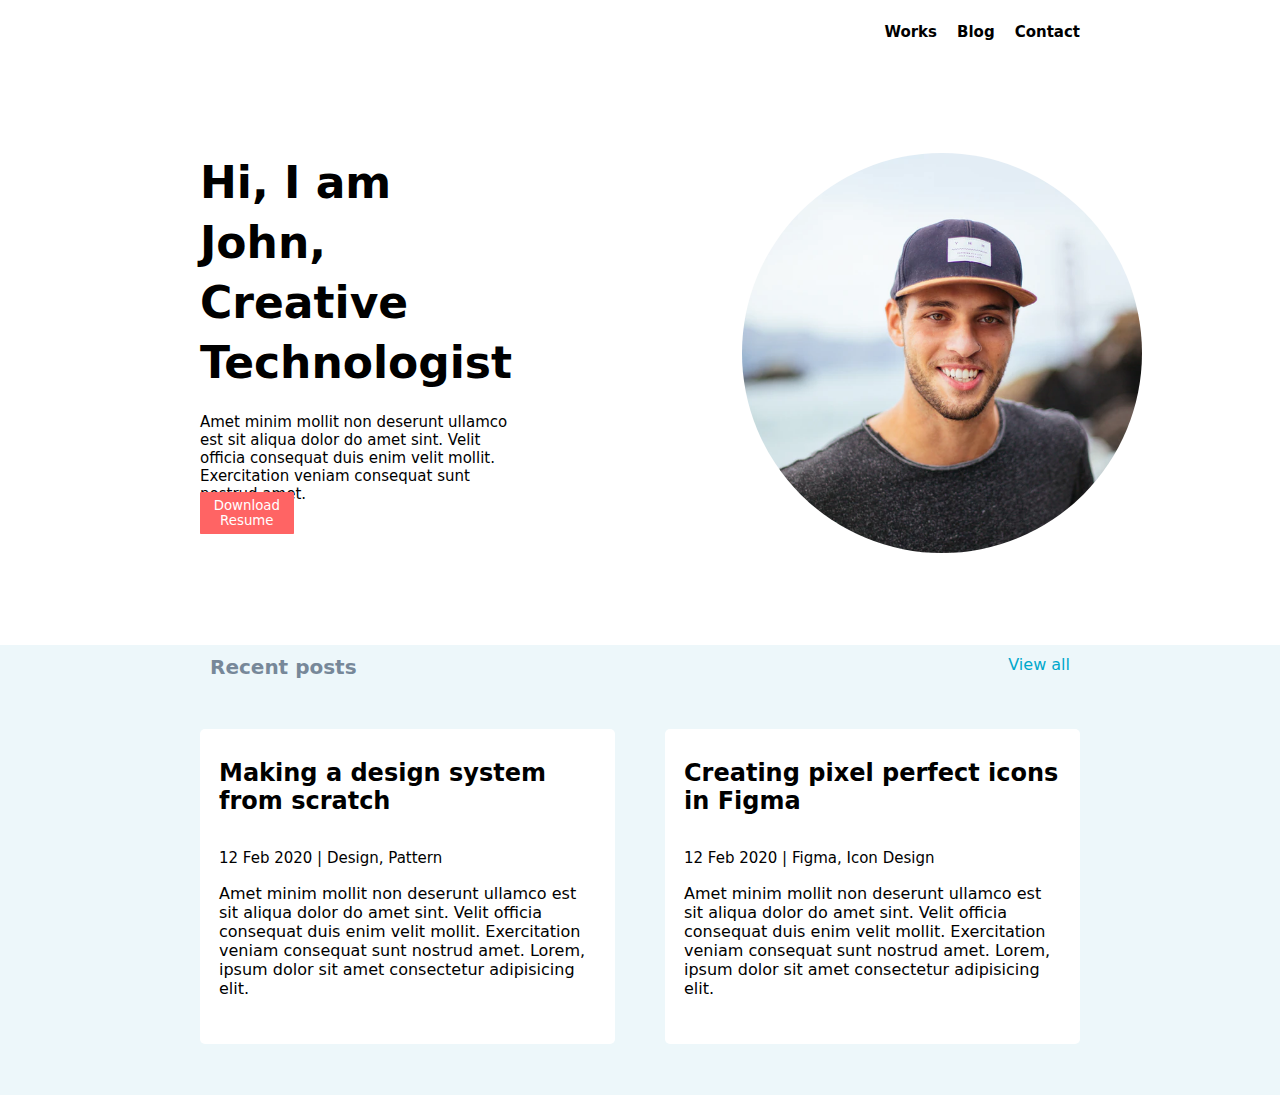
==== index.html @ a4a84cdc "first commit" ====
<!DOCTYPE html>
<html lang="en">
  <head>
    <meta charset="UTF-8" />
    <meta http-equiv="X-UA-Compatible" content="IE=edge" />
    <meta name="viewport" content="width=device-width, initial-scale=1.0" />
    <link rel="stylesheet" href="./css/style.css" />
    <link
      rel="stylesheet"
      href="https://cdnjs.cloudflare.com/ajax/libs/font-awesome/6.5.2/css/all.min.css"
    />
    <title>Portfolio</title>
  </head>
  <body>
    <header>
      <div class="container">
        <nav>
          <ul>
            <li>Works</li>
          </ul>
          <ul>
            <li>Blog</li>
          </ul>
          <ul>
            <li>Contact</li>
          </ul>
        </nav>
        <main>
          <div class="header-desc">
            <h1>Hi, I am John, Creative Technologist</h1>
            <p>
              Amet minim mollit non deserunt ullamco est sit aliqua dolor do
              amet sint. Velit officia consequat duis enim velit mollit.
              Exercitation veniam consequat sunt nostrud amet.
            </p>
            <br />
            <button>Download Resume</button>
          </div>
          <div class="header-img">
            <img src="./images/images first.png" alt="img" />
          </div>
        </main>
      </div>
    </header>
    <!-- Main -->

    <main class="container" style="background: #edf7fa; height: 50vh">
      <div class="view">
        <h3>Recent posts</h3>
        <a href="#">View all</a>
      </div>
      <section class="main-item">
        <div class="main-desc">
          <h2>Making a design system from scratch</h2>
          <br />
          <div class="date">
            <p>12 Feb 2020 | Design, Pattern</p>
          </div>
          <div class="title">
            Amet minim mollit non deserunt ullamco est sit aliqua dolor do amet
            sint. Velit officia consequat duis enim velit mollit. Exercitation
            veniam consequat sunt nostrud amet. Lorem, ipsum dolor sit amet
            consectetur adipisicing elit.
          </div>
        </div>
        <div class="main-desc">
          <h2>Creating pixel perfect icons in Figma</h2>
          <br />
          <div class="date">
            <p>12 Feb 2020 | Figma, Icon Design</p>
          </div>
          <div class="title">
            Amet minim mollit non deserunt ullamco est sit aliqua dolor do amet
            sint. Velit officia consequat duis enim velit mollit. Exercitation
            veniam consequat sunt nostrud amet. Lorem, ipsum dolor sit amet
            consectetur adipisicing elit.
          </div>
        </div>
      </section>
    </main>
  </body>
</html>
---- css/style.css ----
* {
  margin: 0;
  padding: 0;
  box-sizing: border-box;
  list-style: none;
  font-family: system-ui, -apple-system, BlinkMacSystemFont, "Segoe UI", Roboto,
    Oxygen, Ubuntu, Cantarell, "Open Sans", "Helvetica Neue", sans-serif;
  text-decoration: none;
}

.container {
  /* height: 100vh; */
  padding: 0px 200px;
}

nav {
  width: 100%;
  display: flex;
  justify-content: space-between;
  align-items: center;
  justify-content: end;
  gap: 20px;
  font-size: 15px;
  font-weight: bold;
  line-height: 25px;
  padding: 20px 0;
  cursor: pointer;
}

header main {
  width: 100%;
  display: flex;
  justify-content: space-between;
  justify-content: start;
  padding: 10% 0px;
  gap: 200px;
}

.header-desc {
  width: 50%;
  display: flex;
  align-items: start;
  flex-direction: column;
  gap: 20px;
}

main h1 {
  font-size: 44px;
  font-weight: 400px;
  line-height: 60px;
}

main p {
  font-size: 15px;
  height: 20px;
  font-weight: 200px;
}

.header-img {
  width: 50%;
  padding: 0px 30px;
}

header main img {
  width: 400px;
  height: 400px;
  object-fit: cover;
  border-radius: 50%;
}

.header-desc button {
  width: 30%;
  padding: 2%;
  background: #ff6464;
  color: white;
  border: none;
  border-radius: 2%;
  cursor: pointer;
}

/* Main */

.main-item {
  width: 100%;
  height: 20%;
  display: flex;
  padding: 40px 0px;
  gap: 50px;
  justify-content: center;
}

.view {
  display: flex;
  justify-content: space-between;
  /* justify-content: center; */
  padding: 10px;
  gap: 10px;
}

.main-desc {
  width: 50%;
  height: 35vh;
  background-color: #fff;
  padding: 30px 19px;
  border-radius: 5px;
  gap: 530px;
}

.date {
  gap: 20px;
  padding: 15px 0;
}

.view a {
  color: #00a8cc;
}

.view h3 {
  font-size: 20px;
  font-weight: 50px;
  color: lightslategray;
  /* line-height: 50px; */
}

/* section second */
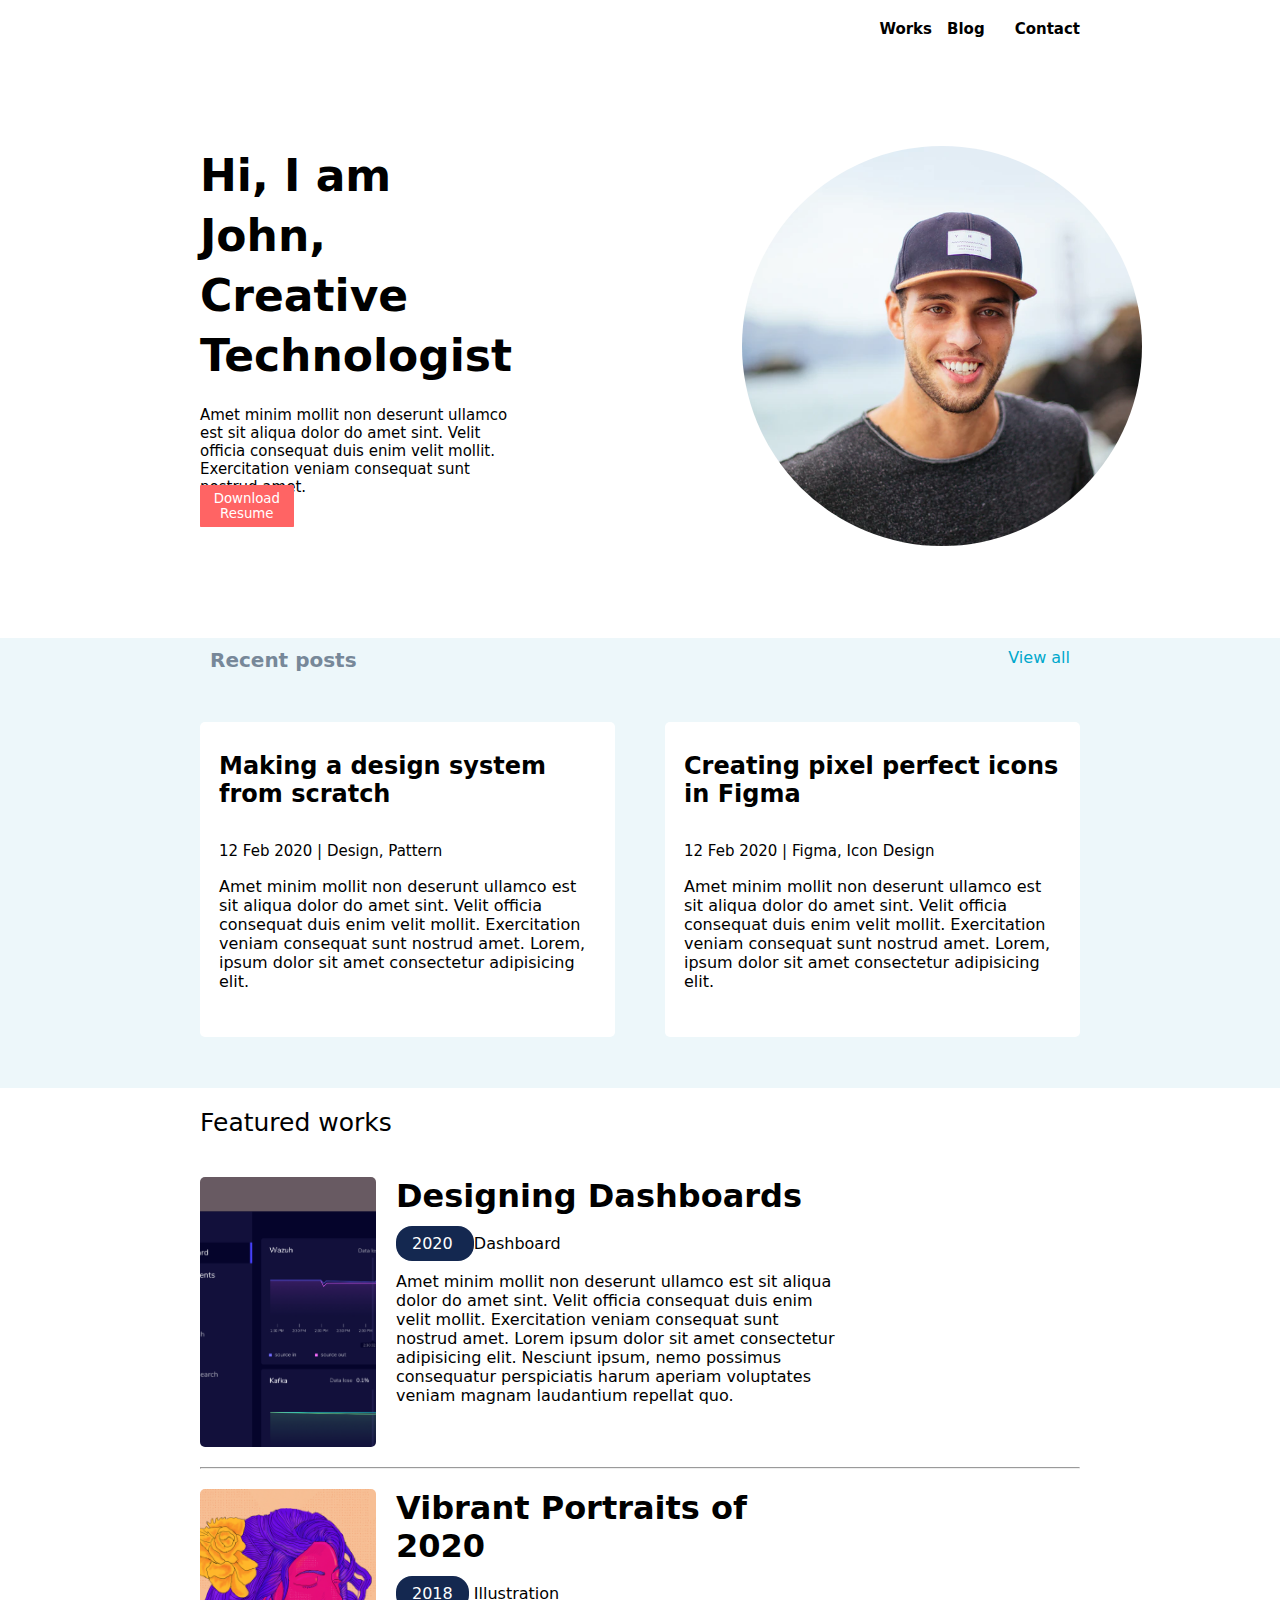
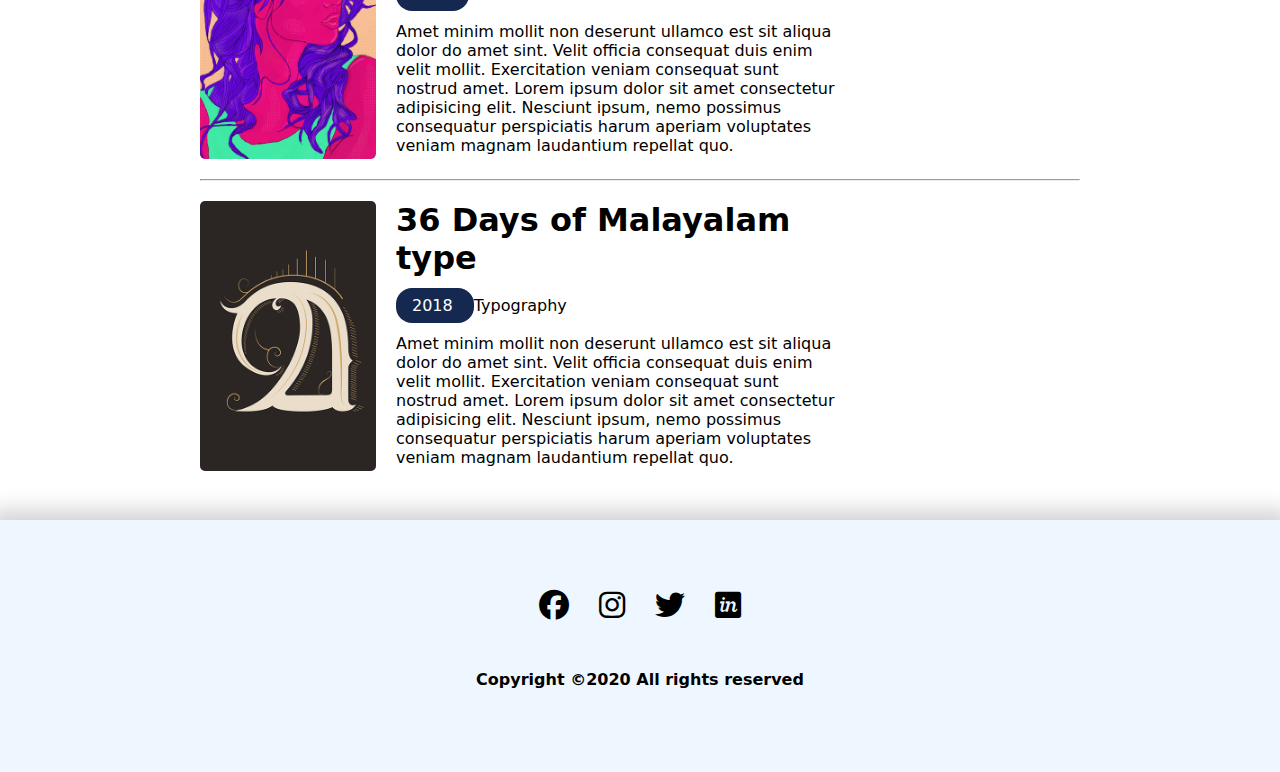
==== commit 53cda012: "main" ====
--- a/index.html
+++ b/index.html
@@ -16,13 +16,13 @@
       <div class="container">
         <nav>
           <ul>
-            <li>Works</li>
+            <li><a href="#">Works</a></li>
           </ul>
           <ul>
-            <li>Blog</li>
+            <li><a href="./pages/blog.html">Blog</li>
           </ul>
           <ul>
-            <li>Contact</li>
+            <li><a href="./pages/contact.html">Contact</a></li>
           </ul>
         </nav>
         <main>
@@ -78,5 +78,82 @@
         </div>
       </section>
     </main>
+    <!-- main second -->
+
+    <section class="container">
+      <h2 class="text">Featured works</h2>
+      <div class="featured-item">
+        <div class="featured-img">
+          <img src="./images/secont.png" alt="img" />
+          <div class="img-desc">
+            <h1>Designing Dashboards</h1>
+            <br />
+            <span>2020 </span> Dashboard
+            <br />
+            <br />
+            <p>
+              Amet minim mollit non deserunt ullamco est sit aliqua dolor do
+              amet sint. Velit officia consequat duis enim velit mollit.
+              Exercitation veniam consequat sunt nostrud amet. Lorem ipsum dolor
+              sit amet consectetur adipisicing elit. Nesciunt ipsum, nemo
+              possimus consequatur perspiciatis harum aperiam voluptates veniam
+              magnam laudantium repellat quo.
+            </p>
+          </div>
+        </div>
+        <hr />
+
+        <div class="featured-img">
+          <img src="./images/third images.png" alt="img" />
+          <div class="img-desc">
+            <h1>Vibrant Portraits of 2020</h1>
+            <br />
+            <span>2018</span> Illustration
+            <br />
+            <br />
+            <p>
+              Amet minim mollit non deserunt ullamco est sit aliqua dolor do
+              amet sint. Velit officia consequat duis enim velit mollit.
+              Exercitation veniam consequat sunt nostrud amet. Lorem ipsum dolor
+              sit amet consectetur adipisicing elit. Nesciunt ipsum, nemo
+              possimus consequatur perspiciatis harum aperiam voluptates veniam
+              magnam laudantium repellat quo.
+            </p>
+          </div>
+        </div>
+        <hr />
+        <div class="featured-img">
+          <img src="./images/end images.png" alt="img" />
+          <div class="img-desc">
+            <h1>36 Days of Malayalam type</h1>
+            <br />
+
+            <span>2018 </span> Typography
+            <br />
+            <br />
+            <p>
+              Amet minim mollit non deserunt ullamco est sit aliqua dolor do
+              amet sint. Velit officia consequat duis enim velit mollit.
+              Exercitation veniam consequat sunt nostrud amet. Lorem ipsum dolor
+              sit amet consectetur adipisicing elit. Nesciunt ipsum, nemo
+              possimus consequatur perspiciatis harum aperiam voluptates veniam
+              magnam laudantium repellat quo.
+            </p>
+          </div>
+        </div>
+      </div>
+    </section>
+    <br />
+    <footer class="footer-item">
+      <div class="container">
+        <span
+          ><i class="fa-brands fa-facebook"></i>
+          <i class="fa-brands fa-instagram"></i
+          ><i class="fa-brands fa-twitter"></i
+          ><i class="fa-brands fa-invision"></i
+        ></span>
+        <h4>Copyright ©2020 All rights reserved</h4>
+      </div>
+    </footer>
   </body>
 </html>
--- a/css/style.css
+++ b/css/style.css
@@ -19,12 +19,16 @@
   justify-content: space-between;
   align-items: center;
   justify-content: end;
-  gap: 20px;
+  gap: 15px;
+  /* color: black; */
   font-size: 15px;
   font-weight: bold;
-  line-height: 25px;
-  padding: 20px 0;
+  padding: 20px 0px;
   cursor: pointer;
+}
+
+nav ul a {
+  color: black;
 }
 
 header main {
@@ -123,3 +127,79 @@
 }
 
 /* section second */
+
+.text {
+  font-size: 25px;
+  font-weight: 400;
+  padding: 20px 0px;
+}
+
+.featured-item {
+  width: 100%;
+  /* height: 100vh; */
+  display: flex;
+  /* justify-content: space-between; */
+  flex-direction: column;
+}
+
+.featured-img {
+  width: 100%;
+  display: flex;
+  justify-content: space-between;
+  justify-content: start;
+  text-align: start;
+  gap: 20px;
+  padding: 20px 0px;
+}
+
+.featured-img img {
+  width: 20%;
+  height: 30vh;
+  object-fit: cover;
+  border-radius: 5px;
+  gap: 50px;
+}
+
+.img-desc {
+  width: 50%;
+  /* margin: 0px 20px;   */
+}
+
+.footer-item {
+  width: 100%;
+  height: 28vh;
+  /* display: flex; */
+  margin-top: 10px;
+  text-align: center;
+  align-items: center;
+  gap: 20px;
+  padding: 20px;
+  background-color: rgb(238, 247, 255);
+  box-shadow: 0px 0px 20px 10px lightgray;
+}
+
+footer span {
+  display: flex;
+  padding: 50px;
+  gap: 30px;
+  text-align: center;
+  justify-content: center;
+}
+
+footer span i {
+  font-size: 30px;
+}
+
+.featured-item span {
+  border: 1px solid rgba(18, 18, 28, 0);
+  border-radius: 16px;
+  padding: 2px 2px;
+  color: black;
+}
+
+.featured-img span {
+  background-color: #142850;
+  color: white;
+  padding: 7px 15px;
+  font-size: 16px;
+}
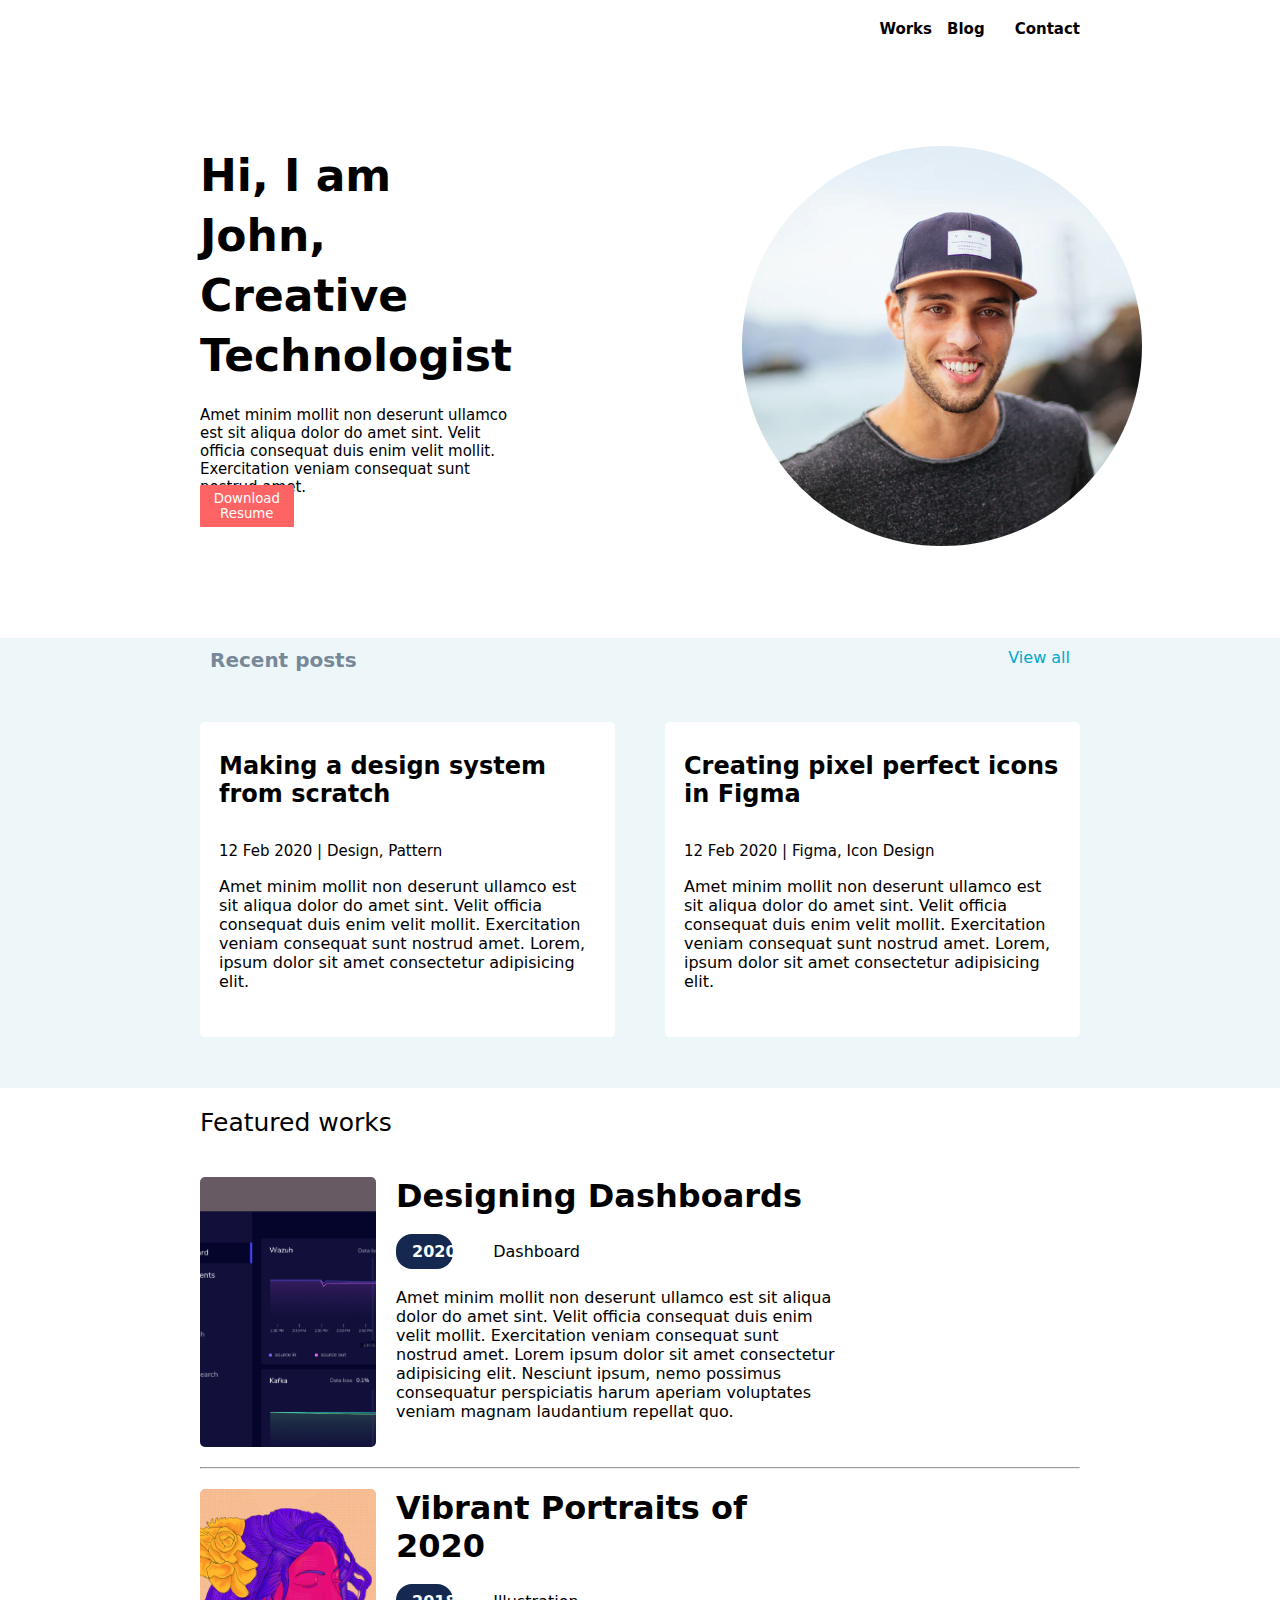
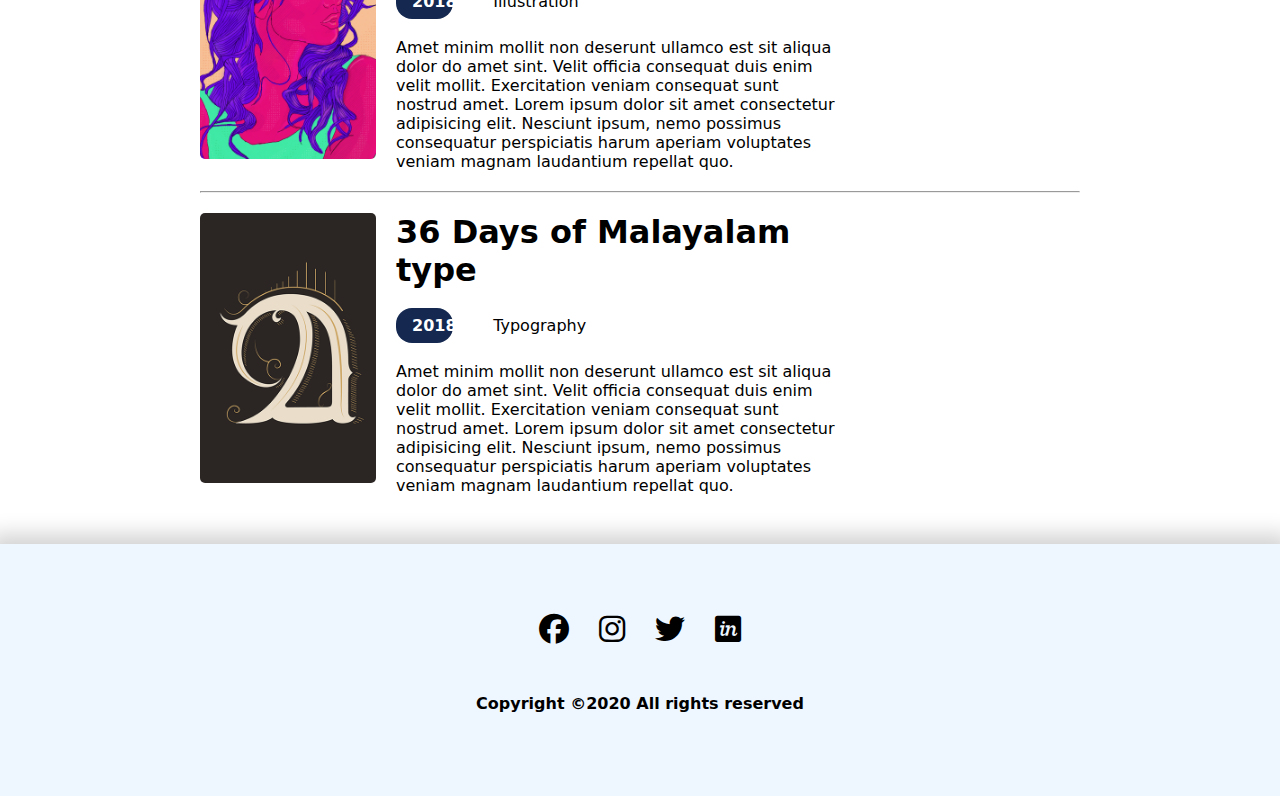
==== commit f5fb57a8: "main" ====
--- a/index.html
+++ b/index.html
@@ -67,7 +67,7 @@
           <h2>Creating pixel perfect icons in Figma</h2>
           <br />
           <div class="date">
-            <p>12 Feb 2020 | Figma, Icon Design</p>
+            <p>12 Feb 2020     |    Figma, Icon Design</p>
           </div>
           <div class="title">
             Amet minim mollit non deserunt ullamco est sit aliqua dolor do amet
@@ -88,8 +88,8 @@
           <div class="img-desc">
             <h1>Designing Dashboards</h1>
             <br />
-            <span>2020 </span> Dashboard
-            <br />
+            <div class="year"><span>2020 </span>     Dashboard</div>
+            
             <br />
             <p>
               Amet minim mollit non deserunt ullamco est sit aliqua dolor do
@@ -108,8 +108,10 @@
           <div class="img-desc">
             <h1>Vibrant Portraits of 2020</h1>
             <br />
-            <span>2018</span> Illustration
-            <br />
+            <div class="year">
+              <span>2018</span> <p>Illustration</p> 
+            </div>
+            
             <br />
             <p>
               Amet minim mollit non deserunt ullamco est sit aliqua dolor do
@@ -127,9 +129,8 @@
           <div class="img-desc">
             <h1>36 Days of Malayalam type</h1>
             <br />
-
-            <span>2018 </span> Typography
-            <br />
+            <div class="year"><span>2018 </span>    Typography</div>
+            
             <br />
             <p>
               Amet minim mollit non deserunt ullamco est sit aliqua dolor do
--- a/css/style.css
+++ b/css/style.css
@@ -162,6 +162,7 @@
 
 .img-desc {
   width: 50%;
+  gap: 20px;
   /* margin: 0px 20px;   */
 }
 
@@ -188,13 +189,19 @@
 
 footer span i {
   font-size: 30px;
+  cursor: pointer;
 }
 
 .featured-item span {
+  width: 13%;
   border: 1px solid rgba(18, 18, 28, 0);
   border-radius: 16px;
   padding: 2px 2px;
   color: black;
+  font-weight: bold;
+  display: flex;
+  justify-content: space-between;
+  gap: 20px;
 }
 
 .featured-img span {
@@ -203,3 +210,10 @@
   padding: 7px 15px;
   font-size: 16px;
 }
+
+.year {
+  display: flex;
+  /* justify-content: space-between; */
+  align-items: center;
+  gap: 40px;
+}
